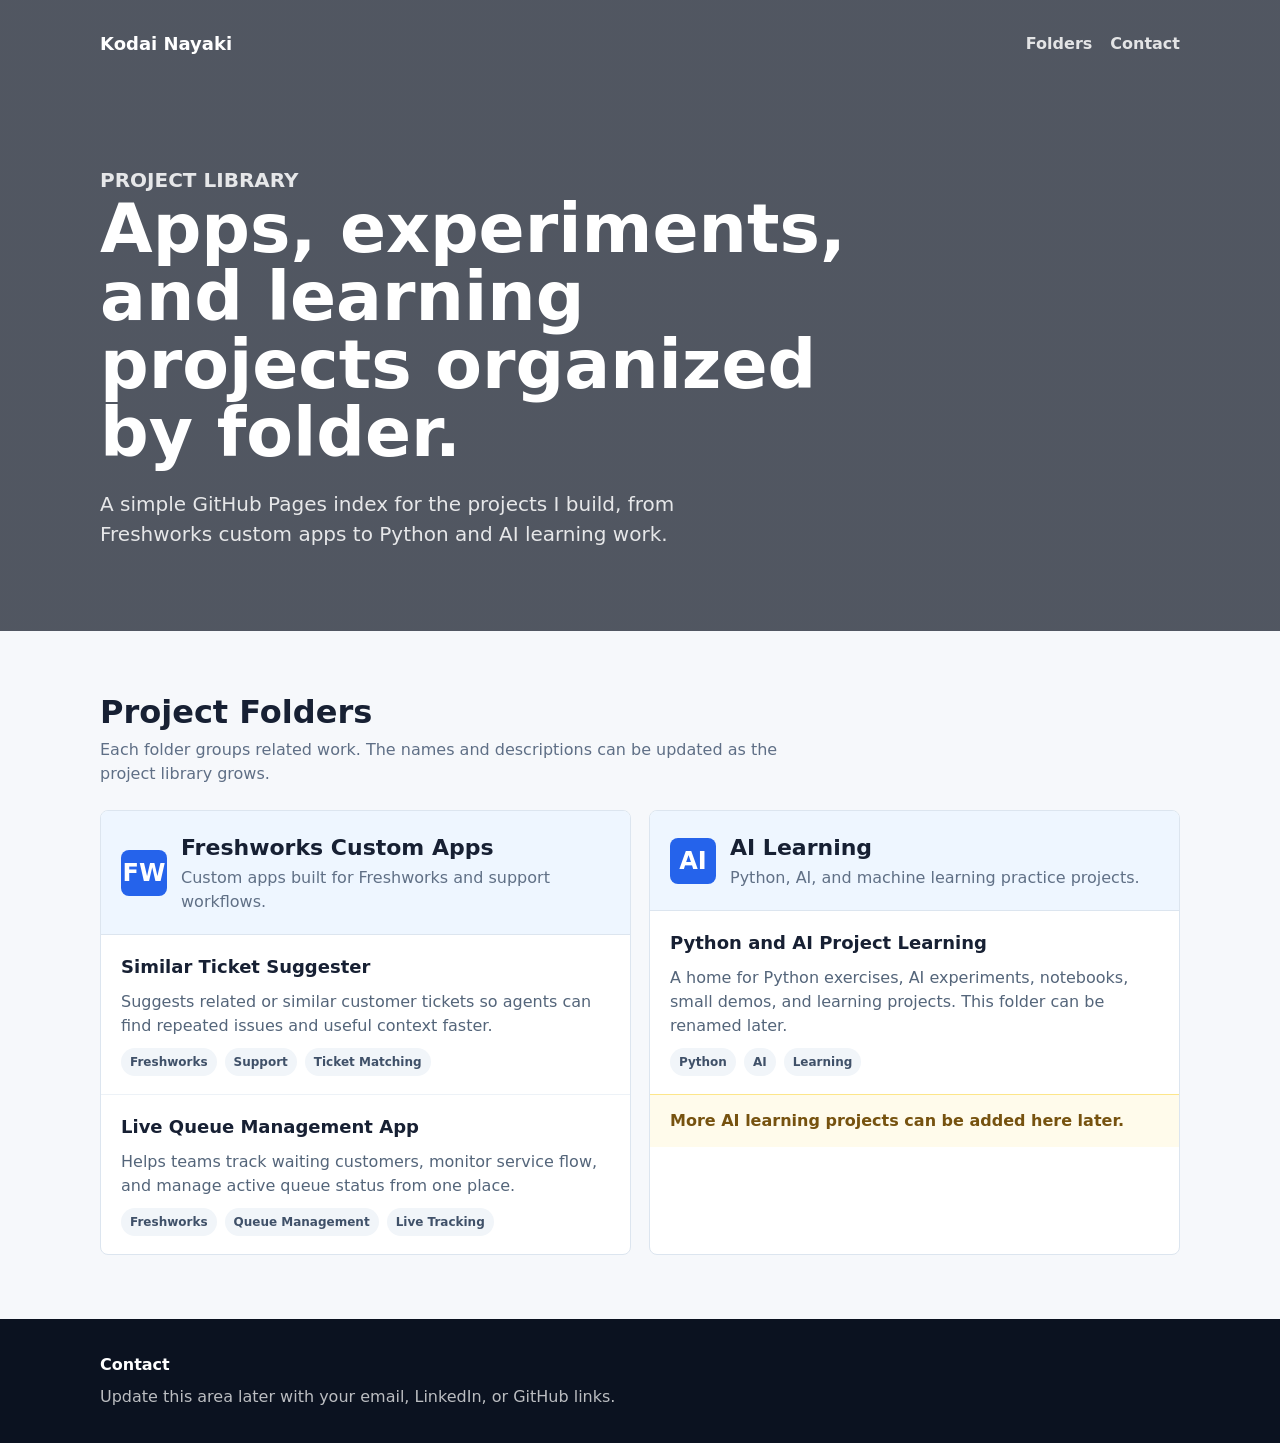
==== index.html @ 65e76fec "Add project library homepage" ====
<!doctype html>
<html lang="en">
  <head>
    <meta charset="UTF-8" />
    <meta name="viewport" content="width=device-width, initial-scale=1.0" />
    <title>Kodai Nayaki | Project Library</title>
    <style>
      :root {
        color: #172033;
        font-family: Inter, system-ui, -apple-system, BlinkMacSystemFont, "Segoe UI", sans-serif;
        line-height: 1.5;
      }

      * {
        box-sizing: border-box;
      }

      body {
        background: #f6f8fb;
        margin: 0;
      }

      a {
        color: inherit;
      }

      .hero {
        background:
          linear-gradient(rgba(11, 18, 32, 0.7), rgba(11, 18, 32, 0.7)),
          url("https://images.unsplash.com/photo-1451187580459-43490279c0fa?auto=format&fit=crop&w=1800&q=80")
            center / cover;
        color: #ffffff;
        padding: 30px 20px 82px;
      }

      .wrap {
        margin: 0 auto;
        max-width: 1080px;
      }

      nav {
        align-items: center;
        display: flex;
        gap: 18px;
        justify-content: space-between;
      }

      .brand {
        font-size: 18px;
        font-weight: 800;
        text-decoration: none;
      }

      .nav-links {
        display: flex;
        gap: 18px;
      }

      .nav-links a {
        color: rgba(255, 255, 255, 0.84);
        font-weight: 700;
        text-decoration: none;
      }

      .hero-content {
        max-width: 780px;
        padding-top: 86px;
      }

      .eyebrow {
        color: #a7f3d0;
        font-size: 14px;
        font-weight: 800;
        margin: 0 0 10px;
        text-transform: uppercase;
      }

      h1 {
        font-size: clamp(38px, 7vw, 68px);
        line-height: 1;
        margin: 0;
      }

      .hero p {
        color: rgba(255, 255, 255, 0.86);
        font-size: 20px;
        margin: 22px 0 0;
        max-width: 650px;
      }

      main {
        padding: 64px 20px;
      }

      .section-heading {
        margin-bottom: 24px;
      }

      h2 {
        font-size: 32px;
        line-height: 1.1;
        margin: 0;
      }

      .section-heading p {
        color: #5f6f86;
        margin: 8px 0 0;
        max-width: 680px;
      }

      .folder-grid {
        display: grid;
        gap: 18px;
        grid-template-columns: repeat(2, minmax(0, 1fr));
      }

      .folder {
        background: #ffffff;
        border: 1px solid #dce5ef;
        border-radius: 8px;
        overflow: hidden;
      }

      .folder-header {
        align-items: center;
        background: #eef6ff;
        border-bottom: 1px solid #dce5ef;
        display: flex;
        gap: 14px;
        padding: 20px;
      }

      .folder-icon {
        align-items: center;
        background: #2563eb;
        border-radius: 8px;
        color: #ffffff;
        display: flex;
        flex: 0 0 46px;
        font-size: 24px;
        font-weight: 900;
        height: 46px;
        justify-content: center;
      }

      .folder-header h3 {
        font-size: 22px;
        margin: 0;
      }

      .folder-header p {
        color: #607086;
        margin: 2px 0 0;
      }

      .project-list {
        display: grid;
        gap: 0;
        margin: 0;
        padding: 0;
      }

      .project {
        border-bottom: 1px solid #edf2f7;
        display: grid;
        gap: 10px;
        list-style: none;
        padding: 18px 20px;
      }

      .project:last-child {
        border-bottom: 0;
      }

      .project h4 {
        font-size: 18px;
        margin: 0;
      }

      .project p {
        color: #54657a;
        margin: 0;
      }

      .tags {
        display: flex;
        flex-wrap: wrap;
        gap: 8px;
      }

      .tag {
        background: #f1f5f9;
        border-radius: 999px;
        color: #405169;
        font-size: 12px;
        font-weight: 750;
        padding: 5px 9px;
      }

      .placeholder {
        background: #fffbeb;
        border-top: 1px solid #fde68a;
        color: #76520f;
        font-weight: 700;
        padding: 14px 20px;
      }

      footer {
        background: #0b1220;
        color: #ffffff;
        padding: 34px 20px;
      }

      footer p {
        color: rgba(255, 255, 255, 0.72);
        margin: 8px 0 0;
      }

      @media (max-width: 780px) {
        .folder-grid {
          grid-template-columns: 1fr;
        }

        nav {
          align-items: start;
          flex-direction: column;
        }

        .hero-content {
          padding-top: 56px;
        }
      }
    </style>
  </head>
  <body>
    <header class="hero">
      <div class="wrap">
        <nav aria-label="Main navigation">
          <a class="brand" href="#">Kodai Nayaki</a>
          <div class="nav-links">
            <a href="#folders">Folders</a>
            <a href="#contact">Contact</a>
          </div>
        </nav>

        <div class="hero-content">
          <p class="eyebrow">Project library</p>
          <h1>Apps, experiments, and learning projects organized by folder.</h1>
          <p>
            A simple GitHub Pages index for the projects I build, from Freshworks custom apps
            to Python and AI learning work.
          </p>
        </div>
      </div>
    </header>

    <main id="folders">
      <div class="wrap">
        <div class="section-heading">
          <h2>Project Folders</h2>
          <p>
            Each folder groups related work. The names and descriptions can be updated as the
            project library grows.
          </p>
        </div>

        <div class="folder-grid">
          <section class="folder" aria-labelledby="freshworks-heading">
            <div class="folder-header">
              <div class="folder-icon" aria-hidden="true">FW</div>
              <div>
                <h3 id="freshworks-heading">Freshworks Custom Apps</h3>
                <p>Custom apps built for Freshworks and support workflows.</p>
              </div>
            </div>

            <ul class="project-list">
              <li class="project">
                <h4>Similar Ticket Suggester</h4>
                <p>
                  Suggests related or similar customer tickets so agents can find repeated issues
                  and useful context faster.
                </p>
                <div class="tags">
                  <span class="tag">Freshworks</span>
                  <span class="tag">Support</span>
                  <span class="tag">Ticket Matching</span>
                </div>
              </li>
              <li class="project">
                <h4>Live Queue Management App</h4>
                <p>
                  Helps teams track waiting customers, monitor service flow, and manage active
                  queue status from one place.
                </p>
                <div class="tags">
                  <span class="tag">Freshworks</span>
                  <span class="tag">Queue Management</span>
                  <span class="tag">Live Tracking</span>
                </div>
              </li>
            </ul>
          </section>

          <section class="folder" aria-labelledby="ai-heading">
            <div class="folder-header">
              <div class="folder-icon" aria-hidden="true">AI</div>
              <div>
                <h3 id="ai-heading">AI Learning</h3>
                <p>Python, AI, and machine learning practice projects.</p>
              </div>
            </div>

            <ul class="project-list">
              <li class="project">
                <h4>Python and AI Project Learning</h4>
                <p>
                  A home for Python exercises, AI experiments, notebooks, small demos, and
                  learning projects. This folder can be renamed later.
                </p>
                <div class="tags">
                  <span class="tag">Python</span>
                  <span class="tag">AI</span>
                  <span class="tag">Learning</span>
                </div>
              </li>
            </ul>
            <div class="placeholder">More AI learning projects can be added here later.</div>
          </section>
        </div>
      </div>
    </main>

    <footer id="contact">
      <div class="wrap">
        <strong>Contact</strong>
        <p>Update this area later with your email, LinkedIn, or GitHub links.</p>
      </div>
    </footer>
  </body>
</html>
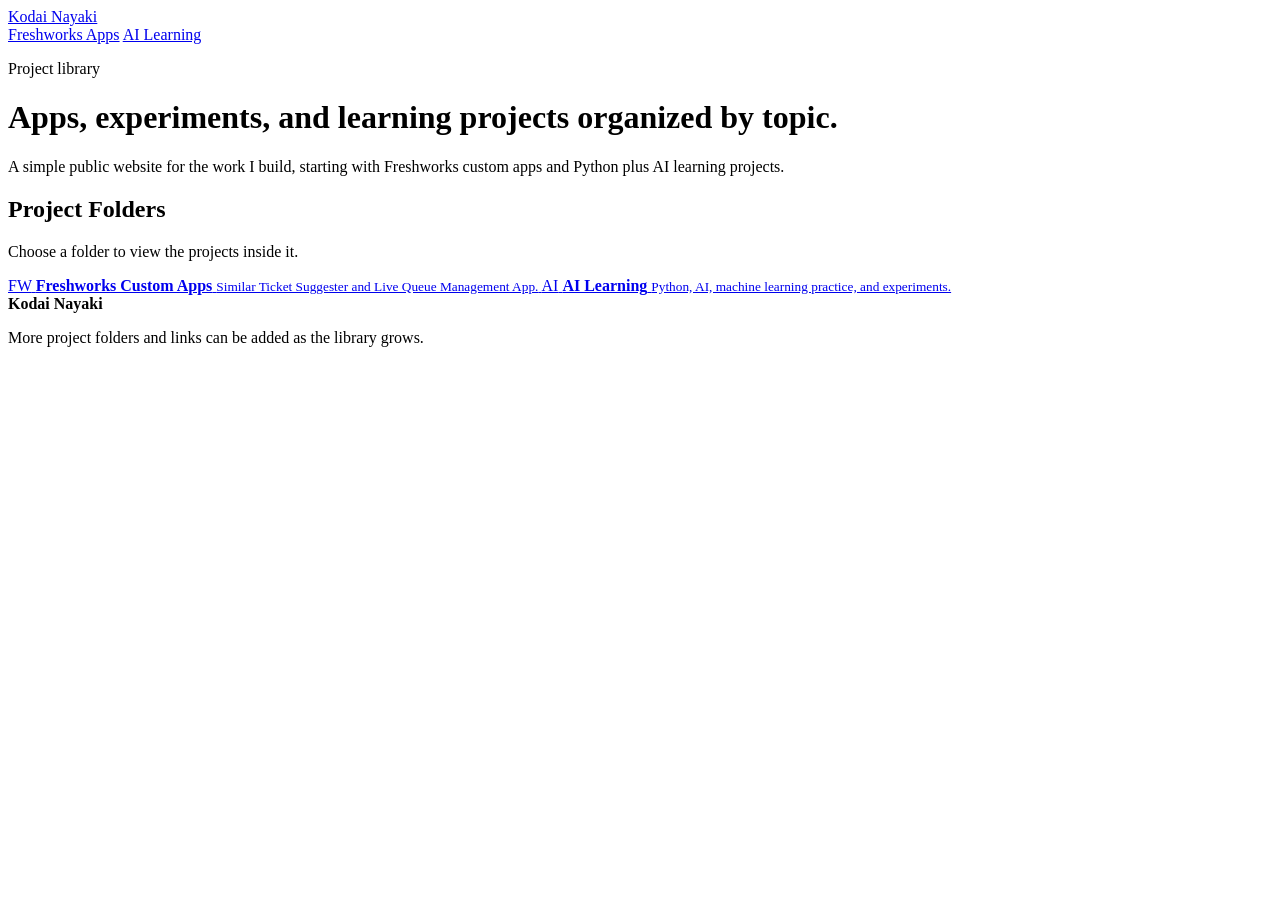
==== commit 72d5f19f: "Convert project library to multi-page website" ====
--- a/index.html
+++ b/index.html
@@ -4,337 +4,57 @@
     <meta charset="UTF-8" />
     <meta name="viewport" content="width=device-width, initial-scale=1.0" />
     <title>Kodai Nayaki | Project Library</title>
-    <style>
-      :root {
-        color: #172033;
-        font-family: Inter, system-ui, -apple-system, BlinkMacSystemFont, "Segoe UI", sans-serif;
-        line-height: 1.5;
-      }
-
-      * {
-        box-sizing: border-box;
-      }
-
-      body {
-        background: #f6f8fb;
-        margin: 0;
-      }
-
-      a {
-        color: inherit;
-      }
-
-      .hero {
-        background:
-          linear-gradient(rgba(11, 18, 32, 0.7), rgba(11, 18, 32, 0.7)),
-          url("https://images.unsplash.com/photo-1451187580459-43490279c0fa?auto=format&fit=crop&w=1800&q=80")
-            center / cover;
-        color: #ffffff;
-        padding: 30px 20px 82px;
-      }
-
-      .wrap {
-        margin: 0 auto;
-        max-width: 1080px;
-      }
-
-      nav {
-        align-items: center;
-        display: flex;
-        gap: 18px;
-        justify-content: space-between;
-      }
-
-      .brand {
-        font-size: 18px;
-        font-weight: 800;
-        text-decoration: none;
-      }
-
-      .nav-links {
-        display: flex;
-        gap: 18px;
-      }
-
-      .nav-links a {
-        color: rgba(255, 255, 255, 0.84);
-        font-weight: 700;
-        text-decoration: none;
-      }
-
-      .hero-content {
-        max-width: 780px;
-        padding-top: 86px;
-      }
-
-      .eyebrow {
-        color: #a7f3d0;
-        font-size: 14px;
-        font-weight: 800;
-        margin: 0 0 10px;
-        text-transform: uppercase;
-      }
-
-      h1 {
-        font-size: clamp(38px, 7vw, 68px);
-        line-height: 1;
-        margin: 0;
-      }
-
-      .hero p {
-        color: rgba(255, 255, 255, 0.86);
-        font-size: 20px;
-        margin: 22px 0 0;
-        max-width: 650px;
-      }
-
-      main {
-        padding: 64px 20px;
-      }
-
-      .section-heading {
-        margin-bottom: 24px;
-      }
-
-      h2 {
-        font-size: 32px;
-        line-height: 1.1;
-        margin: 0;
-      }
-
-      .section-heading p {
-        color: #5f6f86;
-        margin: 8px 0 0;
-        max-width: 680px;
-      }
-
-      .folder-grid {
-        display: grid;
-        gap: 18px;
-        grid-template-columns: repeat(2, minmax(0, 1fr));
-      }
-
-      .folder {
-        background: #ffffff;
-        border: 1px solid #dce5ef;
-        border-radius: 8px;
-        overflow: hidden;
-      }
-
-      .folder-header {
-        align-items: center;
-        background: #eef6ff;
-        border-bottom: 1px solid #dce5ef;
-        display: flex;
-        gap: 14px;
-        padding: 20px;
-      }
-
-      .folder-icon {
-        align-items: center;
-        background: #2563eb;
-        border-radius: 8px;
-        color: #ffffff;
-        display: flex;
-        flex: 0 0 46px;
-        font-size: 24px;
-        font-weight: 900;
-        height: 46px;
-        justify-content: center;
-      }
-
-      .folder-header h3 {
-        font-size: 22px;
-        margin: 0;
-      }
-
-      .folder-header p {
-        color: #607086;
-        margin: 2px 0 0;
-      }
-
-      .project-list {
-        display: grid;
-        gap: 0;
-        margin: 0;
-        padding: 0;
-      }
-
-      .project {
-        border-bottom: 1px solid #edf2f7;
-        display: grid;
-        gap: 10px;
-        list-style: none;
-        padding: 18px 20px;
-      }
-
-      .project:last-child {
-        border-bottom: 0;
-      }
-
-      .project h4 {
-        font-size: 18px;
-        margin: 0;
-      }
-
-      .project p {
-        color: #54657a;
-        margin: 0;
-      }
-
-      .tags {
-        display: flex;
-        flex-wrap: wrap;
-        gap: 8px;
-      }
-
-      .tag {
-        background: #f1f5f9;
-        border-radius: 999px;
-        color: #405169;
-        font-size: 12px;
-        font-weight: 750;
-        padding: 5px 9px;
-      }
-
-      .placeholder {
-        background: #fffbeb;
-        border-top: 1px solid #fde68a;
-        color: #76520f;
-        font-weight: 700;
-        padding: 14px 20px;
-      }
-
-      footer {
-        background: #0b1220;
-        color: #ffffff;
-        padding: 34px 20px;
-      }
-
-      footer p {
-        color: rgba(255, 255, 255, 0.72);
-        margin: 8px 0 0;
-      }
-
-      @media (max-width: 780px) {
-        .folder-grid {
-          grid-template-columns: 1fr;
-        }
-
-        nav {
-          align-items: start;
-          flex-direction: column;
-        }
-
-        .hero-content {
-          padding-top: 56px;
-        }
-      }
-    </style>
+    <link rel="stylesheet" href="styles.css" />
   </head>
   <body>
     <header class="hero">
-      <div class="wrap">
-        <nav aria-label="Main navigation">
-          <a class="brand" href="#">Kodai Nayaki</a>
-          <div class="nav-links">
-            <a href="#folders">Folders</a>
-            <a href="#contact">Contact</a>
-          </div>
-        </nav>
+      <nav class="nav wrap" aria-label="Main navigation">
+        <a class="brand" href="index.html">Kodai Nayaki</a>
+        <div class="nav-links">
+          <a href="freshworks-custom-apps.html">Freshworks Apps</a>
+          <a href="ai-learning.html">AI Learning</a>
+        </div>
+      </nav>
 
-        <div class="hero-content">
-          <p class="eyebrow">Project library</p>
-          <h1>Apps, experiments, and learning projects organized by folder.</h1>
-          <p>
-            A simple GitHub Pages index for the projects I build, from Freshworks custom apps
-            to Python and AI learning work.
-          </p>
-        </div>
+      <div class="hero-content wrap">
+        <p class="eyebrow">Project library</p>
+        <h1>Apps, experiments, and learning projects organized by topic.</h1>
+        <p>
+          A simple public website for the work I build, starting with Freshworks custom apps
+          and Python plus AI learning projects.
+        </p>
       </div>
     </header>
 
-    <main id="folders">
-      <div class="wrap">
-        <div class="section-heading">
-          <h2>Project Folders</h2>
-          <p>
-            Each folder groups related work. The names and descriptions can be updated as the
-            project library grows.
-          </p>
-        </div>
+    <main class="wrap page-section">
+      <div class="section-heading">
+        <h2>Project Folders</h2>
+        <p>Choose a folder to view the projects inside it.</p>
+      </div>
 
-        <div class="folder-grid">
-          <section class="folder" aria-labelledby="freshworks-heading">
-            <div class="folder-header">
-              <div class="folder-icon" aria-hidden="true">FW</div>
-              <div>
-                <h3 id="freshworks-heading">Freshworks Custom Apps</h3>
-                <p>Custom apps built for Freshworks and support workflows.</p>
-              </div>
-            </div>
+      <div class="folder-grid">
+        <a class="folder-card" href="freshworks-custom-apps.html">
+          <span class="folder-icon">FW</span>
+          <span>
+            <strong>Freshworks Custom Apps</strong>
+            <small>Similar Ticket Suggester and Live Queue Management App.</small>
+          </span>
+        </a>
 
-            <ul class="project-list">
-              <li class="project">
-                <h4>Similar Ticket Suggester</h4>
-                <p>
-                  Suggests related or similar customer tickets so agents can find repeated issues
-                  and useful context faster.
-                </p>
-                <div class="tags">
-                  <span class="tag">Freshworks</span>
-                  <span class="tag">Support</span>
-                  <span class="tag">Ticket Matching</span>
-                </div>
-              </li>
-              <li class="project">
-                <h4>Live Queue Management App</h4>
-                <p>
-                  Helps teams track waiting customers, monitor service flow, and manage active
-                  queue status from one place.
-                </p>
-                <div class="tags">
-                  <span class="tag">Freshworks</span>
-                  <span class="tag">Queue Management</span>
-                  <span class="tag">Live Tracking</span>
-                </div>
-              </li>
-            </ul>
-          </section>
-
-          <section class="folder" aria-labelledby="ai-heading">
-            <div class="folder-header">
-              <div class="folder-icon" aria-hidden="true">AI</div>
-              <div>
-                <h3 id="ai-heading">AI Learning</h3>
-                <p>Python, AI, and machine learning practice projects.</p>
-              </div>
-            </div>
-
-            <ul class="project-list">
-              <li class="project">
-                <h4>Python and AI Project Learning</h4>
-                <p>
-                  A home for Python exercises, AI experiments, notebooks, small demos, and
-                  learning projects. This folder can be renamed later.
-                </p>
-                <div class="tags">
-                  <span class="tag">Python</span>
-                  <span class="tag">AI</span>
-                  <span class="tag">Learning</span>
-                </div>
-              </li>
-            </ul>
-            <div class="placeholder">More AI learning projects can be added here later.</div>
-          </section>
-        </div>
+        <a class="folder-card" href="ai-learning.html">
+          <span class="folder-icon">AI</span>
+          <span>
+            <strong>AI Learning</strong>
+            <small>Python, AI, machine learning practice, and experiments.</small>
+          </span>
+        </a>
       </div>
     </main>
 
-    <footer id="contact">
+    <footer class="site-footer">
       <div class="wrap">
-        <strong>Contact</strong>
-        <p>Update this area later with your email, LinkedIn, or GitHub links.</p>
+        <strong>Kodai Nayaki</strong>
+        <p>More project folders and links can be added as the library grows.</p>
       </div>
     </footer>
   </body>
